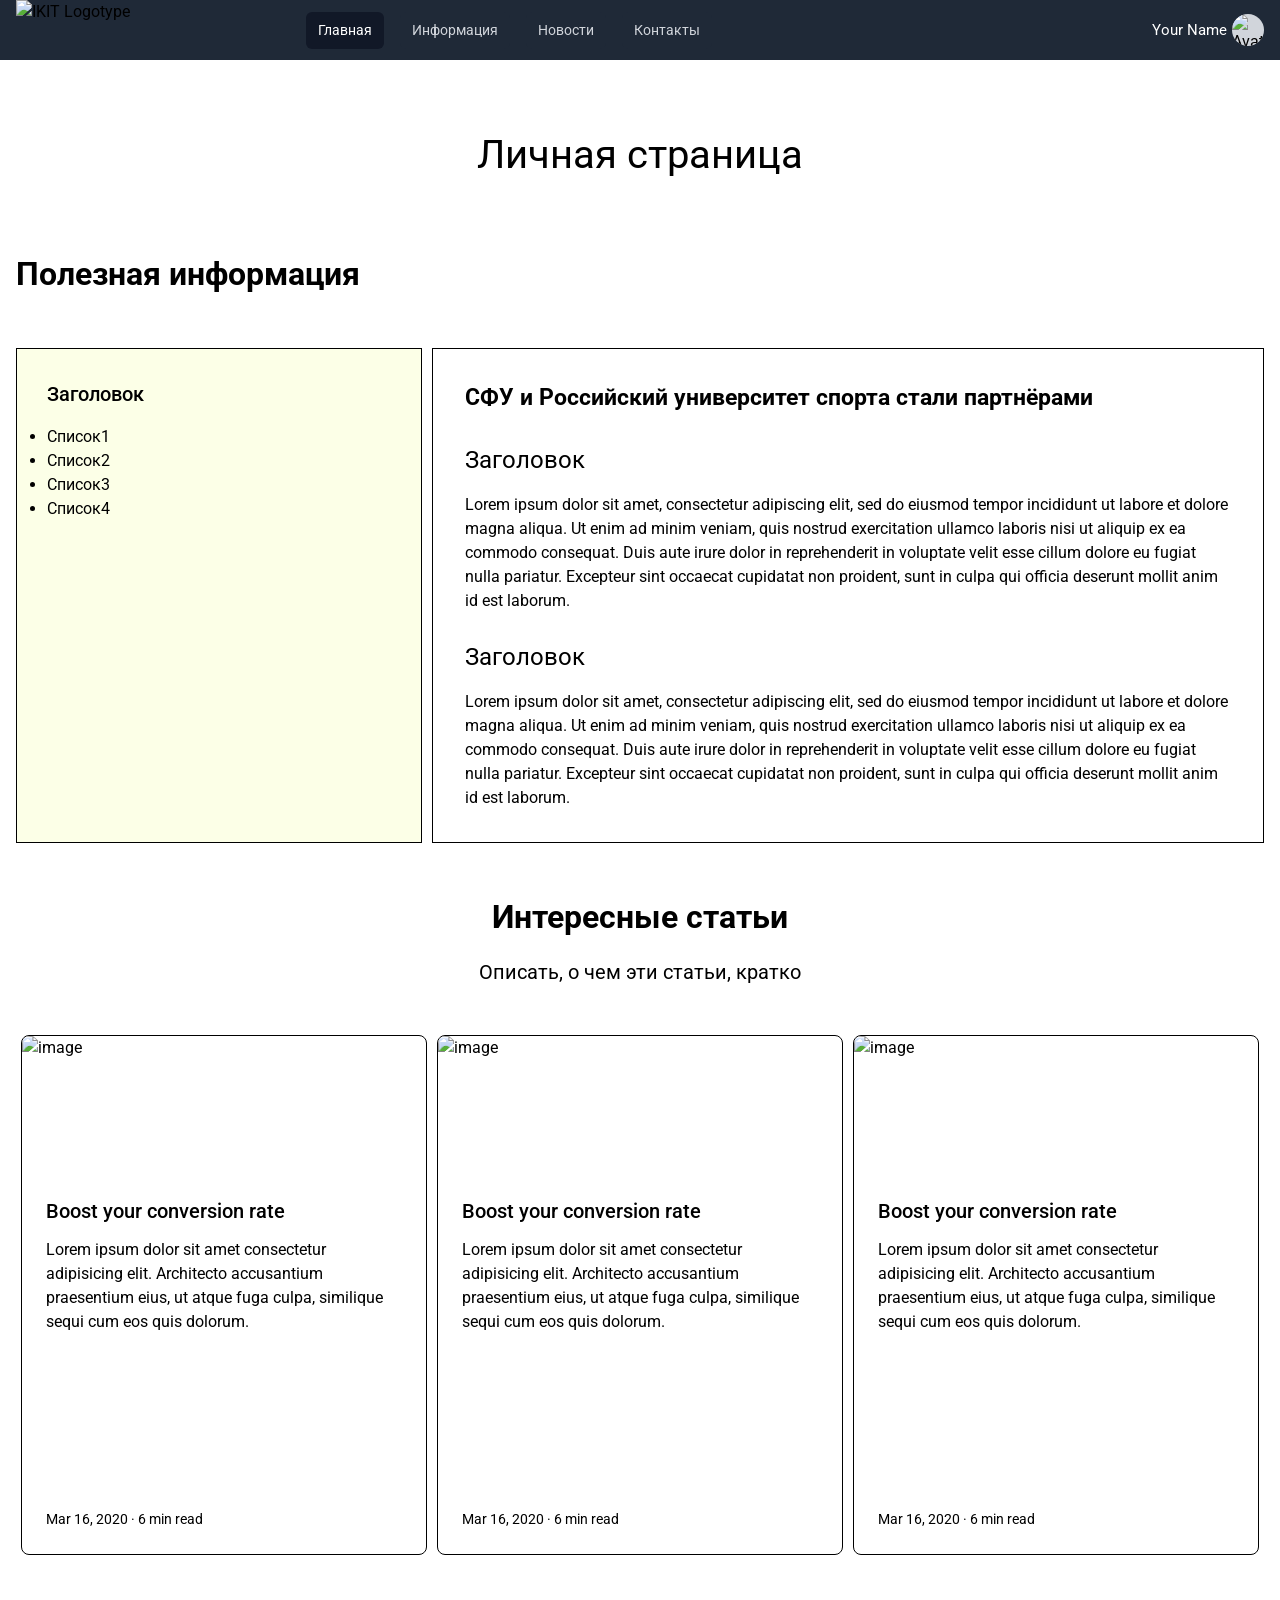
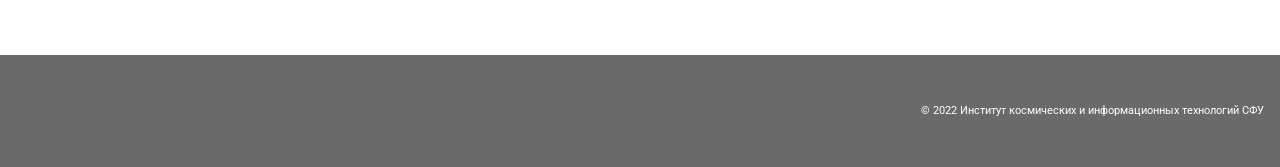
==== index.html @ 10da056e "CSS Layot" ====
<!DOCTYPE html>
<html lang="ru">
<head>
    <meta charset="UTF-8">
    <meta http-equiv="X-UA-Compatible" content="IE=edge">
    <meta name="viewport" content="width=device-width, initial-scale=1.0">
    <link rel="stylesheet" href="css/normalize.css">
    <link rel="stylesheet" href="css/utility.css">
    <link rel="stylesheet" href="css/main.css">

    <link rel="preconnect" href="https://fonts.googleapis.com">
    <link rel="preconnect" href="https://fonts.gstatic.com" crossorigin>
    <link href="https://fonts.googleapis.com/css2?family=Roboto:wght@400;500;700&display=swap" rel="stylesheet">

    <title>SIB</title>
</head>
<body>
    <header class="header">
        <div class="container header__wrapper">
            <img class="logo" src="D:\FrontDevelop\front-template-main\pictures\logo.png" alt="IKIT Logotype">

            <nav class="header__nav nav">
                <ul class="nav__menu">
                    <li class="nav__item"><a href="#" class="nav__link active">Главная</a></li>
                    <li class="nav__item"><a href="#" class="nav__link">Информация</a></li>
                    <li class="nav__item"><a href="#" class="nav__link">Новости</a></li>
                    <li class="nav__item"><a href="#" class="nav__link">Контакты</a></li>
                </ul>
            </nav>

            <div class="header__profile profile">
                <span class="profile__name">Your Name</span>
                <img class="profile__avatar" src="D:\FrontDevelop\front-template-main\pictures\Avatar.png" alt="Avatar">
            </div>
        </div>
    </header>

    <div class="container">

        <h1 class="container__title">Личная страница</h1>

        <section class="section container__section">

            <h2 class="section__title">Полезная информация</h2>
            
            <div class="articles section__articles">
                <section class="sidebar articles__sidebar">

                    <h3 class="sidebar__title">Заголовок</h3>
    
                    <ul class="sidebar__list">
                        <li class="sidebar__item">Список1</li>
                        <li class="sidebar__item">Список2</li>
                        <li class="sidebar__item">Список3</li>
                        <li class="sidebar__item">Список4</li>
                    </ul>
                </section>
    
                <section class="content section__content">
                    <h3 class="content__title">СФУ и Россий­ский универ­ситет спорта стали парт­нёрами</h3>
                    <section class="content__paragraph paragraph">
                        <h4 class="paragraph__subtitle">Заголовок</h4>
                        <p class="paragraph__text">Lorem ipsum dolor sit amet, consectetur adipiscing elit, sed 
                            do eiusmod tempor incididunt ut labore et dolore magna aliqua. Ut enim ad minim veniam, quis 
                            nostrud exercitation ullamco laboris nisi ut aliquip ex ea commodo consequat. Duis aute irure 
                            dolor in reprehenderit in voluptate velit esse cillum dolore eu fugiat nulla pariatur. Excepteur 
                            sint occaecat cupidatat non proident, sunt in culpa qui officia deserunt mollit anim id est laborum.
                        </p>
                    </section>
                    <section class="content__paragraph paragraph">
                        <h4 class="paragraph__subtitle">Заголовок</h4>
                        <p class="paragraph__text">Lorem ipsum dolor sit amet, consectetur adipiscing elit, sed 
                            do eiusmod tempor incididunt ut labore et dolore magna aliqua. Ut enim ad minim veniam, quis 
                            nostrud exercitation ullamco laboris nisi ut aliquip ex ea commodo consequat. Duis aute irure 
                            dolor in reprehenderit in voluptate velit esse cillum dolore eu fugiat nulla pariatur. Excepteur 
                            sint occaecat cupidatat non proident, sunt in culpa qui officia deserunt mollit anim id est laborum.
                        </p>
                    </section>  
                </section>  
            </div>
        </section>


        <section class="section">
            <h2 class="section__subtitle-center">Интересные статьи</h2>
            <p class="section__description">Описать, о чем эти статьи, кратко</p>

            <div class="cards section__cards">

                <section class="card">
                    <img class="card__image" src="D:\FrontDevelop\front-template-main\pictures\Image_1.png" alt="image">
                    <div class="info card__info">
                        <h4 class="info__title">Boost your conversion rate</h4> 
                        <p class="info__text">Lorem ipsum dolor sit amet consectetur adipisicing elit. Architecto
                            accusantium praesentium eius, ut atque fuga culpa,
                            similique sequi cum eos quis dolorum.</p>
                        <p class="info__supportingtext">Mar 16, 2020 · 6 min read</p>
                    </div>
                </section>

                <section class="card">
                    <img class="card__image" src="D:\FrontDevelop\front-template-main\pictures\Image_2.png" alt="image">
                    <div class="info card__info">
                        <h4 class="info__title">Boost your conversion rate</h4> 
                        <p class="info__text">Lorem ipsum dolor sit amet consectetur adipisicing elit. Architecto
                            accusantium praesentium eius, ut atque fuga culpa,
                            similique sequi cum eos quis dolorum.</p>
                        <p class="info__supportingtext">Mar 16, 2020 · 6 min read</p>
                    </div>
                </section>

                <section class="card">
                    <img class="card__image" src="D:\FrontDevelop\front-template-main\pictures\Image_3.png" alt="image">
                    <div class="info card__info">
                        <h4 class="info__title">Boost your conversion rate</h4> 
                        <p class="info__text">Lorem ipsum dolor sit amet consectetur adipisicing elit. Architecto
                            accusantium praesentium eius, ut atque fuga culpa,
                            similique sequi cum eos quis dolorum.</p>
                        <p class="info__supportingtext">Mar 16, 2020 · 6 min read</p>
                    </div>
                </section>
                
            </div>
        </section>
    </div>

    <footer class="footer">
        <div class="container">
            <p class="footer__text">© 2022 Институт космических и информационных технологий СФУ</p>
        </div>
    </footer>

</body>
</html>
---- css/utility.css ----
.container {
    max-width: 1292px;
    padding-left: 16px;
    padding-right: 16px;
    width: 100%;
    margin-right: auto;
    margin-left: auto;
}

.sr-only{
    position: absolute;
    width: 1px;
    height: 1px;
    padding: 0;
    margin: -1px;
    overflow: hidden;
    clip: rect(0, 0, 0, 0);
    white-space: nowrap;
    border-width: 0;
}
---- css/main.css ----
body {
    font-family: 'Roboto', sans-serif;
}

.header {
    display: flex;
    background-color: #1f2937;
    overflow: hidden;
    padding: 0px;
    gap: 100px;
    position:relative;
}

.header__wrapper{
    display: flex;
    flex-direction: row;
    align-items: center;
    align-content: space-between;
}

.logo {
    height: 60px;
    width: 252px;
}
  
.header__nav {
    flex-grow: 1;
    padding-left: 30px;
}
  
.nav__menu {
    display: flex;
}
  
.nav__item {
    padding: 0px 8px;
}
  
.nav__link {
    background: #1f2937;
    border-radius: 6px;
    border: none;
    padding: 8px 12px;
    text-align: center;
    text-decoration: none;
    display: inline-block;
    font-size: 14px;
    color: #d1d5db;
}
  
.nav__link:hover {
    background: #42537a;
    border-radius: 6px;
    border: none;
    padding: 8px 12px;
    text-align: center;
    text-decoration: none;
    display: inline-block;
    font-size: 14px;
    color: #d1d5db;
}
  
.active {
    background: #111827;
    border-radius: 6px;
    border: none;
    padding: 8px 12px;
    text-align: center;
    text-decoration: none;
    display: inline-block;
    font-size: 14px;
    color: white;
}
  
.profile {
    display: flex;
    flex-direction: row;
    align-items: center;
    align-content: space-between;
  }
  
  .profile__name {
    color: white;
    padding-right: 5px;
    font-size: 15px;
  }
  
  .profile__avatar {
    background-color: #d1d5db;
    border-radius: 50%;
    height: 32px;
    width: 32px;
  }



  .container__title {
    font-size: 40px;
    font-style: normal;
    text-align: center;
    padding: 65px 0px 65px 0px;
  }
  
  .articles {
    width: 100%;
    display: flex;
    flex-direction: row;
    justify-content: space-between;
  }
  
  .section__title {
    font-weight: 700;
    font-size: 32px;
    padding-bottom: 50px;
  }
  
  .section__subtitle-center {
    font-weight: 700;
    font-size: 32px;
    text-align: center;
    padding-top: 50px;
  }
  
  .sidebar {
    width: 406px;
    border: 1px solid #000000;
    background: #fcffe7;
  }
  
  .sidebar__title {
    padding: 30px 30px 16px 30px;
    font-weight: 500;
    font-size: 20px;
  }
  
  .sidebar__list {
    padding: 0px 30px 0px 30px;
  }
  
  .sidebar__item {
    font-weight: 400;
    font-size: 16px;
    color: #000000;
    list-style-type: disc;
  }
  
  .content {
    width: 832px;
    padding: 32px;
    background: #ffffff;
    border: 1px solid #000000;
  }
  
  .content__title {
    font-weight: 700;
    font-size: 23px;
    font-weight: 700;
    font-size: 23px;
  }

  .paragraph {
    padding-top: 26px;
  }
  
  .paragraph__subtitle {
    font-weight: 400;
    font-size: 24px;
    padding-bottom: 15px;
  }
  
  .paragraph__text {
    font-weight: 400;
    font-size: 16px;
  }




  .section__description {
    font-weight: 400;
    font-size: 20px;
    padding-top: 16px;
    text-align: center;
  }
  
  .cards {
    padding-top: 48px;
    display: flex;
    flex-direction: row;
    justify-content: space-around;
  }
  
  .card {
    background: #ffffff;
    border: 1px solid #000000;
    border-radius: 8px;
    width: 406px;
    min-height: 520px;
    display: flex;
    flex-direction: column;
  }

  .card__image {
    width: 100%;
    height: 192px;
    object-fit: fill;
    border-radius: 8px 8px 0px 0px;
  }
  
  .info {
    padding: 24px;
    height: 100%;
    display: flex;
    flex-direction: column;
  }
  
  .info__title {
    font-weight: 500;
    font-size: 20px;
  }
  
  .info__text {
    font-weight: 400;
    font-size: 16px;
    padding-top: 12px;
    flex-grow: 1;
  }
  
  .info__supportingtext {
    font-weight: 400;
    font-size: 14px;
  }



  .footer {
    margin-top: 100px;
    background-color: #6a6a6a;
    display: flex;
    flex-direction: row;
    align-items: center;
  }
  
  .footer__text {
    padding-top: 48px;
    padding-bottom: 48px;
    font-weight: 400;
    font-size: 11px;
    text-align: end;
    color: white;
  }
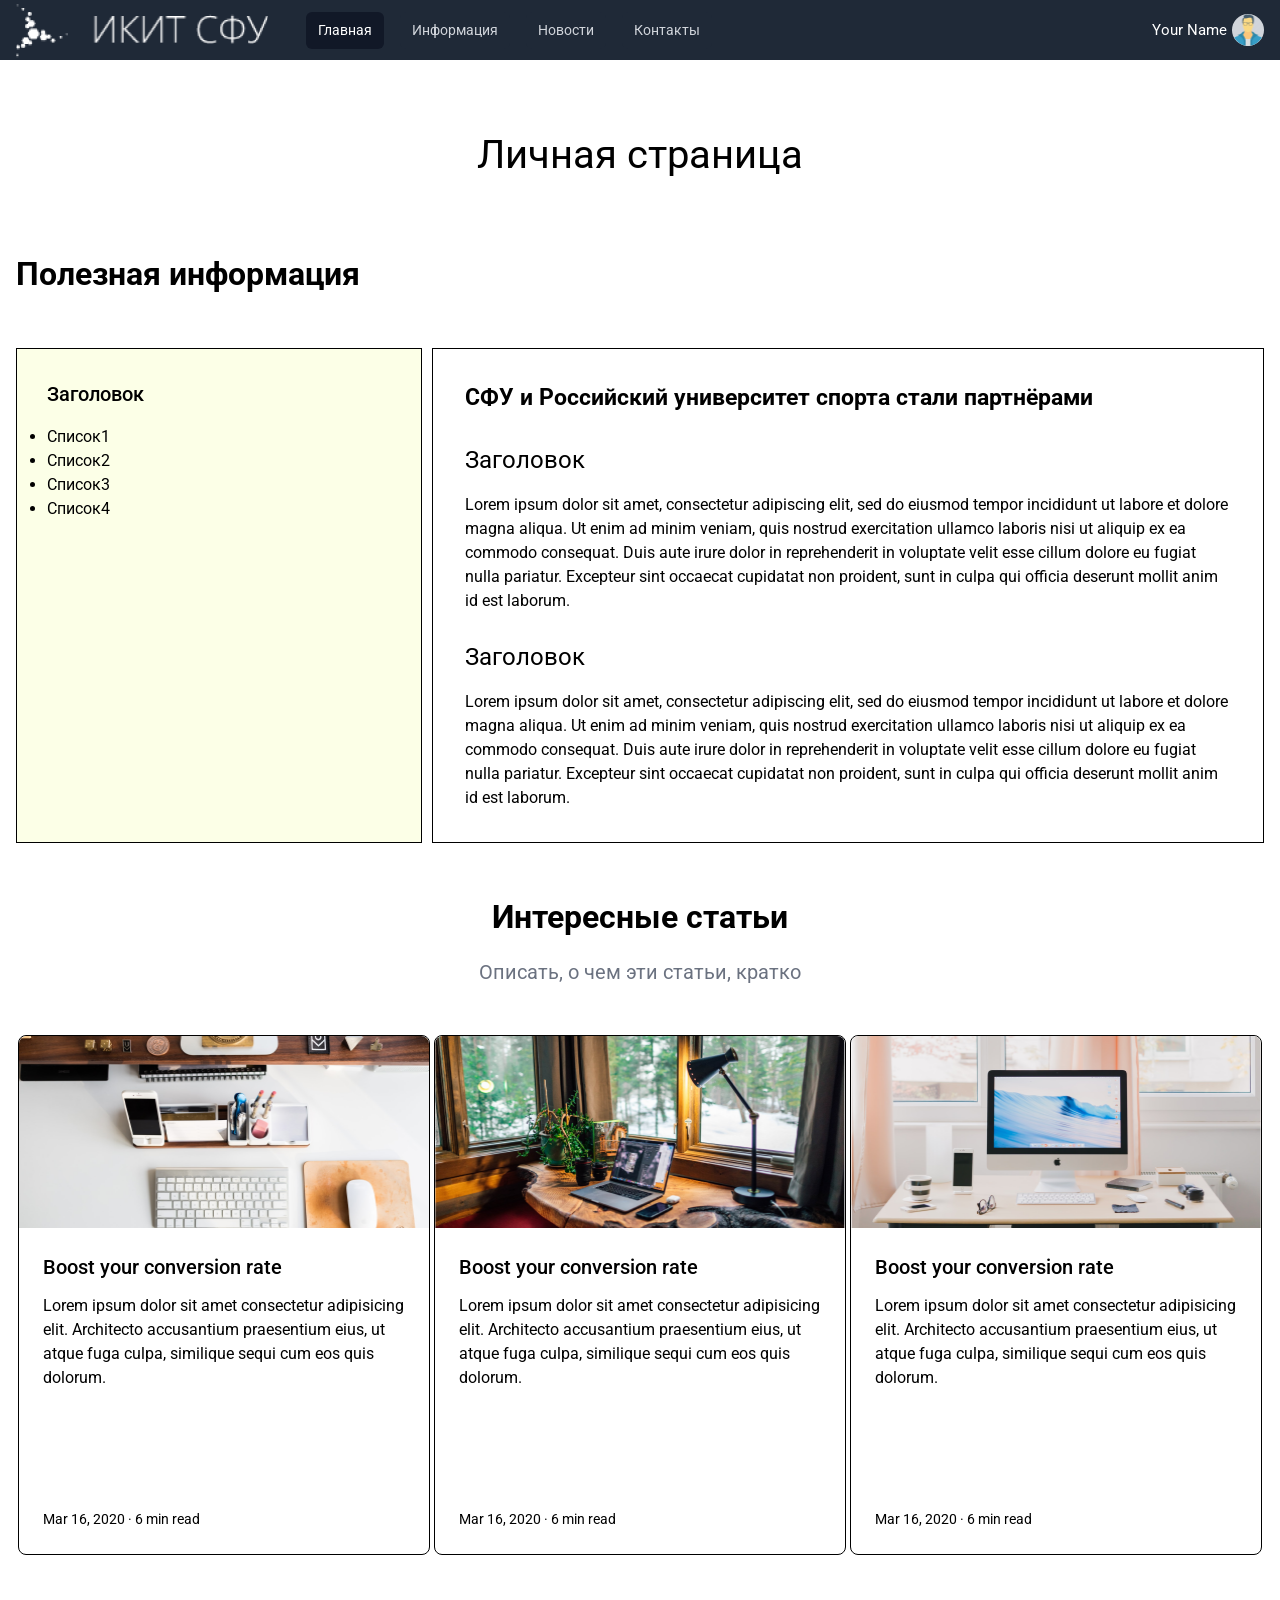
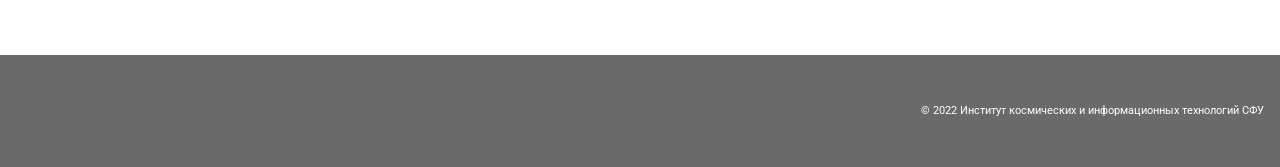
==== commit 300044c8: "Correcting Layout" ====
--- a/index.html
+++ b/index.html
@@ -17,11 +17,11 @@
 <body>
     <header class="header">
         <div class="container header__wrapper">
-            <img class="logo" src="D:\FrontDevelop\front-template-main\pictures\logo.png" alt="IKIT Logotype">
+            <img class="logo" src="pictures\logo.png" alt="IKIT Logotype">
 
             <nav class="header__nav nav">
                 <ul class="nav__menu">
-                    <li class="nav__item"><a href="#" class="nav__link active">Главная</a></li>
+                    <li class="nav__item"><a href="#" class="nav__link nav__link--active">Главная</a></li>
                     <li class="nav__item"><a href="#" class="nav__link">Информация</a></li>
                     <li class="nav__item"><a href="#" class="nav__link">Новости</a></li>
                     <li class="nav__item"><a href="#" class="nav__link">Контакты</a></li>
@@ -30,7 +30,7 @@
 
             <div class="header__profile profile">
                 <span class="profile__name">Your Name</span>
-                <img class="profile__avatar" src="D:\FrontDevelop\front-template-main\pictures\Avatar.png" alt="Avatar">
+                <img class="profile__avatar" src="pictures\Avatar.png" alt="Avatar">
             </div>
         </div>
     </header>
@@ -81,52 +81,54 @@
         </section>
 
 
-        <section class="section">
-            <h2 class="section__subtitle-center">Интересные статьи</h2>
-            <p class="section__description">Описать, о чем эти статьи, кратко</p>
+        <article class="article">
+            <h2 class="article__subtitle-center">Интересные статьи</h2>
+            <p class="article__description">Описать, о чем эти статьи, кратко</p>
 
-            <div class="cards section__cards">
+            <div class="cards article__cards">
 
                 <section class="card">
-                    <img class="card__image" src="D:\FrontDevelop\front-template-main\pictures\Image_1.png" alt="image">
-                    <div class="info card__info">
-                        <h4 class="info__title">Boost your conversion rate</h4> 
-                        <p class="info__text">Lorem ipsum dolor sit amet consectetur adipisicing elit. Architecto
+                    <img class="card__image" src="pictures\Image_1.png" alt="image">
+                    <div class="card__info">
+                        <h4 class="card__title">Boost your conversion rate</h4> 
+                        <p class="card__text">Lorem ipsum dolor sit amet consectetur adipisicing elit. Architecto
                             accusantium praesentium eius, ut atque fuga culpa,
                             similique sequi cum eos quis dolorum.</p>
-                        <p class="info__supportingtext">Mar 16, 2020 · 6 min read</p>
+                        <p class="card__footer">Mar 16, 2020 · 6 min read</p>
                     </div>
                 </section>
 
                 <section class="card">
-                    <img class="card__image" src="D:\FrontDevelop\front-template-main\pictures\Image_2.png" alt="image">
-                    <div class="info card__info">
-                        <h4 class="info__title">Boost your conversion rate</h4> 
-                        <p class="info__text">Lorem ipsum dolor sit amet consectetur adipisicing elit. Architecto
+                    <img class="card__image" src="pictures\Image_2.png" alt="image">
+                    <div class="card__info">
+                        <h4 class="card__title">Boost your conversion rate</h4> 
+                        <p class="card__text">Lorem ipsum dolor sit amet consectetur adipisicing elit. Architecto
                             accusantium praesentium eius, ut atque fuga culpa,
                             similique sequi cum eos quis dolorum.</p>
-                        <p class="info__supportingtext">Mar 16, 2020 · 6 min read</p>
+                        <p class="card__footer">Mar 16, 2020 · 6 min read</p>
                     </div>
                 </section>
 
                 <section class="card">
-                    <img class="card__image" src="D:\FrontDevelop\front-template-main\pictures\Image_3.png" alt="image">
-                    <div class="info card__info">
-                        <h4 class="info__title">Boost your conversion rate</h4> 
-                        <p class="info__text">Lorem ipsum dolor sit amet consectetur adipisicing elit. Architecto
+                    <img class="card__image" src="pictures\Image_3.png" alt="image">
+                    <div class="card__info">
+                        <h4 class="card__title">Boost your conversion rate</h4> 
+                        <p class="card__text">Lorem ipsum dolor sit amet consectetur adipisicing elit. Architecto
                             accusantium praesentium eius, ut atque fuga culpa,
                             similique sequi cum eos quis dolorum.</p>
-                        <p class="info__supportingtext">Mar 16, 2020 · 6 min read</p>
+                        <p class="card__footer">Mar 16, 2020 · 6 min read</p>
                     </div>
                 </section>
                 
             </div>
-        </section>
+        </article>
     </div>
 
     <footer class="footer">
-        <div class="container">
-            <p class="footer__text">© 2022 Институт космических и информационных технологий СФУ</p>
+        <div class="footer__margin">
+            <div class="container">
+                <p class="footer__text">© 2022 Институт космических и информационных технологий СФУ</p>
+            </div>
         </div>
     </footer>
 
--- a/css/main.css
+++ b/css/main.css
@@ -7,7 +7,6 @@
     background-color: #1f2937;
     overflow: hidden;
     padding: 0px;
-    gap: 100px;
     position:relative;
 }
 
@@ -50,25 +49,11 @@
   
 .nav__link:hover {
     background: #42537a;
-    border-radius: 6px;
-    border: none;
-    padding: 8px 12px;
-    text-align: center;
-    text-decoration: none;
-    display: inline-block;
-    font-size: 14px;
     color: #d1d5db;
 }
   
-.active {
+.nav__link--active {
     background: #111827;
-    border-radius: 6px;
-    border: none;
-    padding: 8px 12px;
-    text-align: center;
-    text-decoration: none;
-    display: inline-block;
-    font-size: 14px;
     color: white;
 }
   
@@ -114,7 +99,7 @@
     padding-bottom: 50px;
   }
   
-  .section__subtitle-center {
+  .article__subtitle-center {
     font-weight: 700;
     font-size: 32px;
     text-align: center;
@@ -176,11 +161,12 @@
 
 
 
-  .section__description {
+  .article__description {
     font-weight: 400;
     font-size: 20px;
     padding-top: 16px;
     text-align: center;
+    color: #6B7280;
   }
   
   .cards {
@@ -194,7 +180,7 @@
     background: #ffffff;
     border: 1px solid #000000;
     border-radius: 8px;
-    width: 406px;
+    width: 33%;
     min-height: 520px;
     display: flex;
     flex-direction: column;
@@ -207,33 +193,33 @@
     border-radius: 8px 8px 0px 0px;
   }
   
-  .info {
+  .card__info {
     padding: 24px;
     height: 100%;
     display: flex;
     flex-direction: column;
   }
   
-  .info__title {
+  .card__title {
     font-weight: 500;
     font-size: 20px;
   }
   
-  .info__text {
+  .card__text {
     font-weight: 400;
     font-size: 16px;
     padding-top: 12px;
     flex-grow: 1;
   }
   
-  .info__supportingtext {
+  .card__footer {
     font-weight: 400;
     font-size: 14px;
   }
 
 
 
-  .footer {
+  .footer__margin {
     margin-top: 100px;
     background-color: #6a6a6a;
     display: flex;
